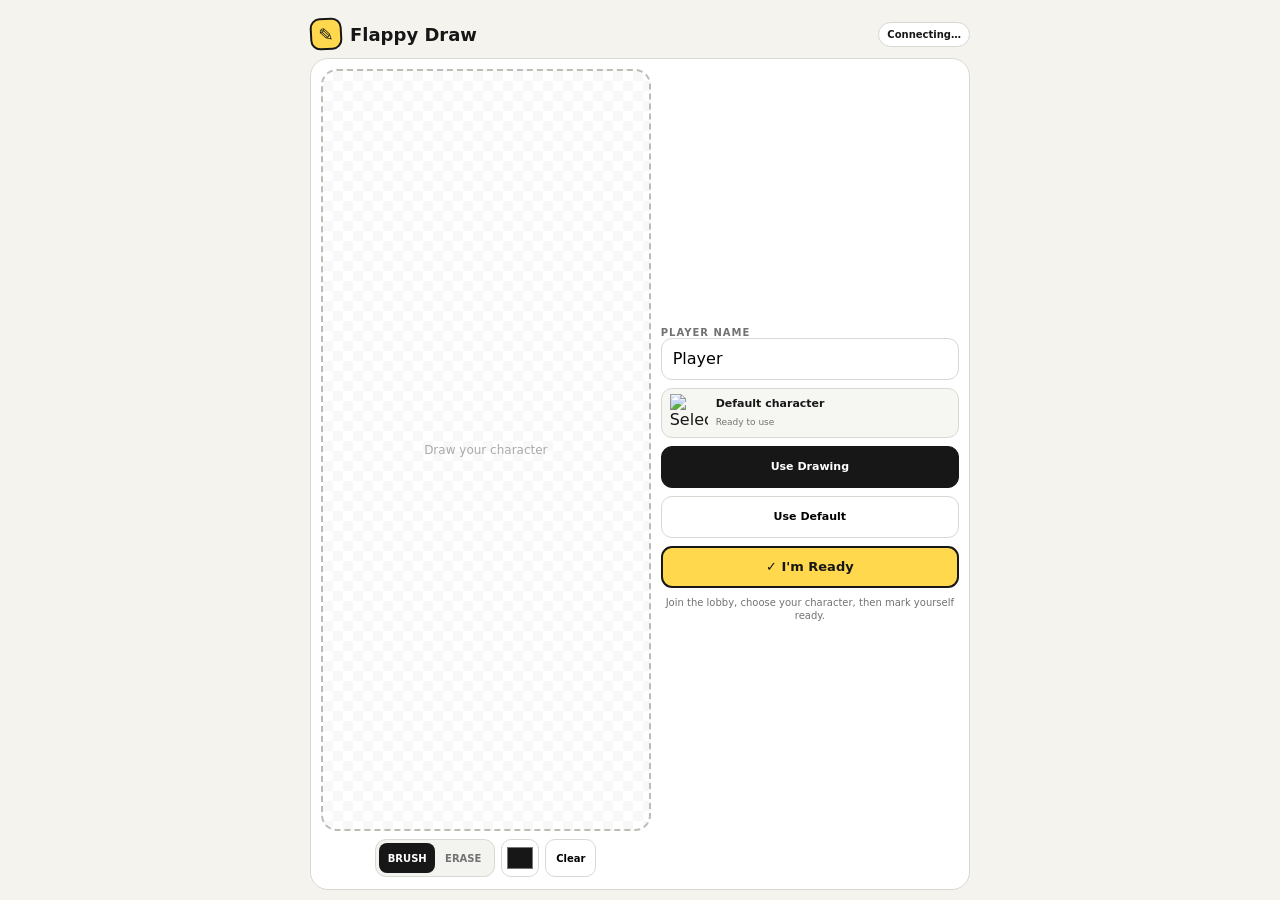
==== flappy-draw/controller.html @ 2cda37e9 "Flappy draw first test." ====
<!DOCTYPE html>
<html lang="en">
<head>
<meta charset="UTF-8">
<meta name="viewport" content="width=device-width,initial-scale=1,maximum-scale=1,user-scalable=no">
<title>Flappy Draw Controller</title>
<script src="https://www.airconsole.com/api/airconsole-1.11.0.js"></script>
<style>
*{box-sizing:border-box;margin:0;padding:0;-webkit-tap-highlight-color:transparent}
:root{--bg:#f4f3ee;--card:#fff;--text:#171717;--muted:#727272;--border:#d9d8d2;--yellow:#ffd84d;--green:#84d7a2;--red:#ff7c73}
html,body{width:100%;height:100%;overflow:hidden}
body{font-family:Inter,system-ui,-apple-system,BlinkMacSystemFont,"Segoe UI",sans-serif;background:var(--bg);color:var(--text);touch-action:manipulation}
button,input{font:inherit}
button{cursor:pointer}
.app{height:100dvh;display:flex;flex-direction:column;padding:10px;max-width:680px;margin:auto}
.top{height:48px;flex:0 0 48px;display:flex;align-items:center;justify-content:space-between;gap:8px}
.brand{display:flex;align-items:center;gap:8px;font-weight:900;font-size:18px}
.logo{width:32px;height:32px;display:grid;place-items:center;border:2px solid var(--text);border-radius:10px;background:var(--yellow);transform:rotate(-3deg)}
.role{font-size:10px;font-weight:800;padding:6px 8px;border:1px solid var(--border);border-radius:999px;background:white}
.view{display:none;flex:1;min-height:0}
.view.active{display:flex}
.card{background:var(--card);border:1px solid var(--border);border-radius:18px}
.lobby{width:100%;height:100%;display:grid;grid-template-columns:minmax(0,1.05fr) minmax(150px,.95fr);gap:10px;padding:10px}
.drawside{min-height:0;display:flex;flex-direction:column}
.canvas-wrap{position:relative;flex:1;min-height:0;aspect-ratio:1;max-width:100%;margin:auto;border:2px dashed #bdbbb4;border-radius:16px;overflow:hidden;background:
linear-gradient(45deg,#f8f8f8 25%,transparent 25%),
linear-gradient(-45deg,#f8f8f8 25%,transparent 25%),
linear-gradient(45deg,transparent 75%,#f8f8f8 75%),
linear-gradient(-45deg,transparent 75%,#f8f8f8 75%);
background-size:20px 20px;background-position:0 0,0 10px,10px -10px,-10px 0}
#drawCanvas{width:100%;height:100%;display:block;touch-action:none}
.placeholder{position:absolute;inset:0;display:grid;place-items:center;color:#aaa;font-size:12px;pointer-events:none}
.placeholder.hidden{display:none}
.tools{height:48px;flex:0 0 48px;display:flex;align-items:center;justify-content:center;gap:6px;padding-top:6px}
.toggle{position:relative;width:120px;height:38px;border:1px solid var(--border);border-radius:11px;background:#f3f3ef;display:flex;padding:3px}
.toggle i{position:absolute;left:3px;top:3px;width:calc(50% - 3px);height:30px;border-radius:8px;background:var(--text);transition:transform .18s}
.toggle.erase i{transform:translateX(100%)}
.toggle button{position:relative;z-index:2;flex:1;border:0;background:transparent;font-size:10px;font-weight:800;color:var(--muted)}
.toggle button.active{color:#fff}
input[type=color]{width:38px;height:38px;border:1px solid var(--border);border-radius:10px;padding:3px;background:#fff}
.small{height:38px;border:1px solid var(--border);background:white;border-radius:10px;padding:0 10px;font-size:10px;font-weight:800}
.options{min-height:0;display:flex;flex-direction:column;justify-content:center;gap:8px}
.label{font-size:10px;font-weight:900;text-transform:uppercase;letter-spacing:1px;color:var(--muted)}
.name{width:100%;height:42px;border:1px solid var(--border);border-radius:11px;padding:0 11px;font-size:16px;outline:none}
.name:focus{border-color:var(--text)}
.action{width:100%;min-height:42px;border:1px solid var(--border);border-radius:11px;background:#fff;font-size:11px;font-weight:850}
.action.primary{background:var(--text);color:#fff;border-color:var(--text)}
.action.ready{background:var(--yellow);color:var(--text);border:2px solid var(--text);font-size:13px}
.action.start{background:var(--green);border:2px solid var(--text);font-size:13px}
.action:disabled{opacity:.42;cursor:not-allowed}
.preview{height:50px;display:flex;align-items:center;gap:8px;padding:6px 8px;background:#f6f6f2;border-radius:11px;border:1px solid var(--border)}
.preview img{width:38px;height:38px;object-fit:contain}
.preview strong{font-size:11px;display:block}
.preview span{font-size:9px;color:var(--muted)}
.status{font-size:10px;line-height:1.3;color:var(--muted);text-align:center;min-height:26px;display:grid;place-items:center}
.wait-wrap,.result-wrap,.game-wrap{width:100%;height:100%;display:flex;align-items:center;justify-content:center}
.wait-card,.result-card{width:min(100%,520px);max-height:100%;padding:18px;text-align:center}
.wait-char{width:100px;height:100px;margin:12px auto;background:#f5f5f1;border-radius:18px;display:grid;place-items:center;padding:12px}
.wait-char img{max-width:100%;max-height:100%}
.wait-card h2,.result-card h2{font-size:24px;letter-spacing:-.8px}
.wait-card p,.result-card p{font-size:11px;color:var(--muted);margin-top:6px}
.admin-start{margin-top:14px}
.game-wrap{padding:4px}
.flap{width:100%;height:100%;border:3px solid var(--text);border-radius:24px;background:var(--yellow);display:flex;align-items:center;justify-content:center;flex-direction:column;gap:6px;user-select:none}
.flap:active{transform:scale(.985)}
.flap .icon{font-size:56px;line-height:1}
.flap strong{font-size:30px;letter-spacing:-1px}
.flap span{font-size:11px;color:#4b4b4b}
.out{background:#e8e8e4;color:#777;border-color:#aaa}
.result-top{display:grid;grid-template-columns:85px 1fr;gap:12px;align-items:center;text-align:left}
.result-avatar{width:85px;height:85px;background:#f5f5f1;border-radius:16px;display:grid;place-items:center;padding:10px}
.result-avatar img{max-width:100%;max-height:100%}
.place{font-size:42px;font-weight:950;line-height:1;letter-spacing:-2px}
.scoreline{font-size:12px;color:var(--muted);margin-top:4px}
.compare{margin-top:12px;max-height:190px;overflow:auto;text-align:left;border-top:1px solid #eee}
.row{display:grid;grid-template-columns:26px 34px 1fr auto;gap:7px;align-items:center;padding:7px 0;border-bottom:1px solid #eee}
.row img{width:32px;height:32px;object-fit:contain;background:#f6f6f2;border-radius:8px;padding:3px}
.row strong{font-size:11px}
.row small{display:block;font-size:9px;color:var(--muted)}
.row b{font-size:13px}
.admin-actions{display:grid;grid-template-columns:1fr 1fr;gap:8px;margin-top:12px}
@media(max-width:520px){
  .app{padding:7px}
  .top{height:42px;flex-basis:42px}
  .lobby{padding:8px;gap:8px}
  .options{gap:6px}
  .preview{display:none}
  .action{min-height:38px}
  .name{height:38px}
}
@media(max-width:390px){
  .lobby{grid-template-columns:1fr;grid-template-rows:minmax(0,1fr) auto}
  .options{display:grid;grid-template-columns:1fr 1fr;gap:6px}
  .options .full{grid-column:1/-1}
  .status,.preview{display:none}
  .canvas-wrap{max-height:42vh}
}
</style>
</head>
<body>
<div class="app">
  <header class="top">
    <div class="brand"><div class="logo">✎</div><span>Flappy Draw</span></div>
    <div id="roleBadge" class="role">Connecting…</div>
  </header>

  <section id="lobbyView" class="view active">
    <div class="card lobby">
      <div class="drawside">
        <div class="canvas-wrap">
          <canvas id="drawCanvas" width="360" height="360"></canvas>
          <div id="placeholder" class="placeholder">Draw your character</div>
        </div>
        <div class="tools">
          <div id="modeToggle" class="toggle">
            <i></i>
            <button id="brushBtn" type="button" class="active">BRUSH</button>
            <button id="eraseBtn" type="button">ERASE</button>
          </div>
          <input id="color" type="color" value="#171717" aria-label="Color">
          <button id="clearBtn" type="button" class="small">Clear</button>
        </div>
      </div>

      <div class="options">
        <div class="full">
          <div class="label">Player name</div>
          <input id="playerName" class="name" maxlength="18" value="Player">
        </div>

        <div class="preview full">
          <img id="selectedPreview" alt="Selected character">
          <div><strong id="selectedTitle">Default character</strong><span id="selectedStatus">Ready to use</span></div>
        </div>

        <button id="useDrawingBtn" class="action primary" type="button">Use Drawing</button>
        <button id="defaultBtn" class="action" type="button">Use Default</button>
        <button id="readyBtn" class="action ready full" type="button">✓ I'm Ready</button>
        <div id="lobbyStatus" class="status full">Join the lobby, choose your character, then mark yourself ready.</div>
      </div>
    </div>
  </section>

  <section id="waitView" class="view">
    <div class="wait-wrap">
      <div class="card wait-card">
        <div class="label">Lobby</div>
        <div class="wait-char"><img id="waitChar" alt="Your character"></div>
        <h2 id="waitName">Player</h2>
        <p id="waitText">You're ready. Waiting for the admin.</p>
        <button id="startBtn" class="action start admin-start" type="button" hidden>Start Game</button>
        <button id="editBtn" class="action admin-start" type="button">Edit Character</button>
      </div>
    </div>
  </section>

  <section id="gameView" class="view">
    <div class="game-wrap">
      <button id="flapBtn" class="flap" type="button">
        <span class="icon">↑</span>
        <strong>TAP TO FLAP</strong>
        <span id="gameHint">Keep flying!</span>
      </button>
    </div>
  </section>

  <section id="resultView" class="view">
    <div class="result-wrap">
      <div class="card result-card">
        <div class="result-top">
          <div class="result-avatar"><img id="resultChar" alt="Your character"></div>
          <div>
            <div class="label">Final result</div>
            <div id="resultPlace" class="place">#1</div>
            <div id="resultScore" class="scoreline">Score 0</div>
          </div>
        </div>
        <div id="comparison" class="compare"></div>
        <div id="adminActions" class="admin-actions" hidden>
          <button id="restartBtn" class="action start" type="button">Restart Same Chars</button>
          <button id="lobbyBtn" class="action" type="button">Back to Lobby</button>
        </div>
        <p id="resultWait">Waiting for the admin…</p>
      </div>
    </div>
  </section>
</div>

<script>
(() => {
  "use strict";

  const airconsole = new AirConsole();

  const views = {
    lobby: document.getElementById("lobbyView"),
    wait: document.getElementById("waitView"),
    game: document.getElementById("gameView"),
    result: document.getElementById("resultView")
  };

  const roleBadge = document.getElementById("roleBadge");
  const drawCanvas = document.getElementById("drawCanvas");
  const ctx = drawCanvas.getContext("2d", {willReadFrequently:true});
  const placeholder = document.getElementById("placeholder");
  const modeToggle = document.getElementById("modeToggle");
  const brushBtn = document.getElementById("brushBtn");
  const eraseBtn = document.getElementById("eraseBtn");
  const color = document.getElementById("color");
  const clearBtn = document.getElementById("clearBtn");
  const playerName = document.getElementById("playerName");
  const selectedPreview = document.getElementById("selectedPreview");
  const selectedTitle = document.getElementById("selectedTitle");
  const selectedStatus = document.getElementById("selectedStatus");
  const useDrawingBtn = document.getElementById("useDrawingBtn");
  const defaultBtn = document.getElementById("defaultBtn");
  const readyBtn = document.getElementById("readyBtn");
  const lobbyStatus = document.getElementById("lobbyStatus");
  const waitChar = document.getElementById("waitChar");
  const waitName = document.getElementById("waitName");
  const waitText = document.getElementById("waitText");
  const startBtn = document.getElementById("startBtn");
  const editBtn = document.getElementById("editBtn");
  const flapBtn = document.getElementById("flapBtn");
  const gameHint = document.getElementById("gameHint");
  const resultChar = document.getElementById("resultChar");
  const resultPlace = document.getElementById("resultPlace");
  const resultScore = document.getElementById("resultScore");
  const comparison = document.getElementById("comparison");
  const adminActions = document.getElementById("adminActions");
  const restartBtn = document.getElementById("restartBtn");
  const lobbyBtn = document.getElementById("lobbyBtn");
  const resultWait = document.getElementById("resultWait");

  let isAdmin = false;
  let allReady = false;
  let drawing = false;
  let hasDrawing = false;
  let tool = "brush";
  let lastX = 0;
  let lastY = 0;
  let ready = false;
  let selectedCharacter = null;
  let lastFlapAt = 0;

  function showView(name) {
    Object.entries(views).forEach(([key, el]) => el.classList.toggle("active", key === name));
  }

  function send(data) {
    airconsole.message(AirConsole.SCREEN, data);
  }

  function makeDefaultCharacter() {
    const c = document.createElement("canvas");
    c.width = 110; c.height = 90;
    const g = c.getContext("2d");
    g.lineWidth = 5; g.strokeStyle = "#171717"; g.lineJoin = "round";
    g.fillStyle = "#ffd84d";
    g.beginPath(); g.ellipse(52,48,36,28,0,0,Math.PI*2); g.fill(); g.stroke();
    g.fillStyle = "#fff";
    g.beginPath(); g.ellipse(42,54,17,12,-.2,0,Math.PI*2); g.fill(); g.stroke();
    g.beginPath(); g.arc(73,36,9,0,Math.PI*2); g.fill(); g.stroke();
    g.fillStyle = "#171717"; g.beginPath(); g.arc(76,36,3,0,Math.PI*2); g.fill();
    g.fillStyle = "#ff8a70";
    g.beginPath(); g.moveTo(89,46); g.lineTo(108,52); g.lineTo(89,59); g.closePath(); g.fill(); g.stroke();
    const bounds = visibleBounds(c);
    return {
      kind:"default",
      image:c.toDataURL("image/png"),
      hitbox:{
        left:bounds.x/c.width, top:bounds.y/c.height,
        right:(bounds.x+bounds.width)/c.width, bottom:(bounds.y+bounds.height)/c.height
      }
    };
  }

  function visibleBounds(canvas) {
    const g = canvas.getContext("2d",{willReadFrequently:true});
    const w = canvas.width, h = canvas.height;
    const data = g.getImageData(0,0,w,h).data;
    let minX=w,minY=h,maxX=-1,maxY=-1;
    for(let y=0;y<h;y++){
      for(let x=0;x<w;x++){
        if(data[(y*w+x)*4+3] > 20){
          if(x<minX)minX=x;if(y<minY)minY=y;if(x>maxX)maxX=x;if(y>maxY)maxY=y;
        }
      }
    }
    if(maxX<minX) return null;
    return {x:minX,y:minY,width:maxX-minX+1,height:maxY-minY+1};
  }

  function drawingCharacter() {
    const bounds = visibleBounds(drawCanvas);
    if(!bounds) return null;

    const pad = 5;
    const maxSide = 96;
    const sourceW = bounds.width + pad*2;
    const sourceH = bounds.height + pad*2;
    const scale = Math.min(1, maxSide / Math.max(sourceW,sourceH));
    const c = document.createElement("canvas");
    c.width = Math.max(12, Math.round(sourceW*scale));
    c.height = Math.max(12, Math.round(sourceH*scale));
    const g = c.getContext("2d");
    g.drawImage(drawCanvas,
      bounds.x-pad, bounds.y-pad, sourceW, sourceH,
      0,0,c.width,c.height
    );
    const finalBounds = visibleBounds(c);
    return {
      kind:"custom",
      image:c.toDataURL("image/png"),
      hitbox:{
        left:finalBounds.x/c.width, top:finalBounds.y/c.height,
        right:(finalBounds.x+finalBounds.width)/c.width,
        bottom:(finalBounds.y+finalBounds.height)/c.height
      }
    };
  }

  function chooseCharacter(character, title) {
    selectedCharacter = character;
    selectedPreview.src = character.image;
    selectedTitle.textContent = title;
    selectedStatus.textContent = character.kind === "default" ? "Ready to use" : "Custom hitbox detected";
  }

  function canvasPoint(e){
    const r=drawCanvas.getBoundingClientRect();
    return {x:(e.clientX-r.left)*drawCanvas.width/r.width,y:(e.clientY-r.top)*drawCanvas.height/r.height};
  }
  function startDraw(e){
    e.preventDefault(); drawing=true; hasDrawing=true; placeholder.classList.add("hidden");
    const p=canvasPoint(e); lastX=p.x;lastY=p.y;
    ctx.globalCompositeOperation=tool==="eraser"?"destination-out":"source-over";
    ctx.fillStyle=tool==="eraser"?"#000":color.value;
    ctx.beginPath();ctx.arc(p.x,p.y,6,0,Math.PI*2);ctx.fill();
  }
  function moveDraw(e){
    if(!drawing)return;e.preventDefault();const p=canvasPoint(e);
    ctx.lineWidth=12;ctx.lineCap="round";ctx.lineJoin="round";
    ctx.globalCompositeOperation=tool==="eraser"?"destination-out":"source-over";
    ctx.strokeStyle=tool==="eraser"?"#000":color.value;
    ctx.beginPath();ctx.moveTo(lastX,lastY);ctx.lineTo(p.x,p.y);ctx.stroke();
    lastX=p.x;lastY=p.y;
  }
  function stopDraw(){drawing=false}
  drawCanvas.addEventListener("pointerdown",startDraw);
  drawCanvas.addEventListener("pointermove",moveDraw);
  window.addEventListener("pointerup",stopDraw);

  function setTool(value){
    tool=value;const erase=value==="eraser";
    modeToggle.classList.toggle("erase",erase);
    brushBtn.classList.toggle("active",!erase);
    eraseBtn.classList.toggle("active",erase);
  }
  brushBtn.addEventListener("click",()=>setTool("brush"));
  eraseBtn.addEventListener("click",()=>setTool("eraser"));

  clearBtn.addEventListener("click",()=>{
    ctx.clearRect(0,0,drawCanvas.width,drawCanvas.height);
    hasDrawing=false;placeholder.classList.remove("hidden");
  });

  useDrawingBtn.addEventListener("click",()=>{
    const character=drawingCharacter();
    if(!character){lobbyStatus.textContent="Draw something first.";return}
    chooseCharacter(character,"Your drawing");
    lobbyStatus.textContent="Drawing selected.";
  });

  defaultBtn.addEventListener("click",()=>{
    chooseCharacter(makeDefaultCharacter(),"Default character");
    lobbyStatus.textContent="Default character selected.";
  });

  readyBtn.addEventListener("click",()=>{
    if(!selectedCharacter) chooseCharacter(makeDefaultCharacter(),"Default character");
    const name=(playerName.value.trim()||"Player").slice(0,18);
    ready=true;
    send({type:"player_ready",name,character:selectedCharacter});
    waitChar.src=selectedCharacter.image;waitName.textContent=name;
    waitText.textContent=isAdmin?"You're ready. Start when everyone is ready.":"You're ready. Waiting for the admin.";
    startBtn.hidden=!isAdmin;
    startBtn.disabled=!allReady;
    showView("wait");
  });

  editBtn.addEventListener("click",()=>{
    ready=false;
    send({type:"player_unready"});
    showView("lobby");
  });

  startBtn.addEventListener("click",()=>{
    if(isAdmin && allReady) send({type:"admin_start"});
  });

  function flap(){
    const now=Date.now();
    if(now-lastFlapAt<55)return;
    lastFlapAt=now;
    send({type:"flap"});
  }
  flapBtn.addEventListener("pointerdown",e=>{e.preventDefault();flap()});

  restartBtn.addEventListener("click",()=>{if(isAdmin)send({type:"admin_restart"})});
  lobbyBtn.addEventListener("click",()=>{if(isAdmin)send({type:"admin_lobby"})});

  function renderResults(data){
    const me=data.results.find(r=>r.deviceId===data.yourDeviceId);
    if(!me)return;
    resultChar.src=me.character;
    resultPlace.textContent="#"+me.position;
    resultScore.textContent="Score "+me.score;
    comparison.innerHTML="";
    data.results.forEach(r=>{
      const row=document.createElement("div");row.className="row";
      const pos=document.createElement("b");pos.textContent="#"+r.position;
      const img=document.createElement("img");img.src=r.character;
      const who=document.createElement("div");
      const strong=document.createElement("strong");strong.textContent=r.name+(r.deviceId===data.yourDeviceId?" · You":"");
      const small=document.createElement("small");small.textContent=r.eliminated?"Eliminated":"Winner";
      who.append(strong,small);
      const score=document.createElement("b");score.textContent=r.score;
      row.append(pos,img,who,score);comparison.appendChild(row);
    });
    adminActions.hidden=!isAdmin;
    resultWait.hidden=isAdmin;
    showView("result");
  }

  airconsole.onReady = function(){
    chooseCharacter(makeDefaultCharacter(),"Default character");
    send({type:"hello"});
  };

  airconsole.onMessage = function(from,data){
    if(from!==AirConsole.SCREEN || !data || typeof data!=="object") return;

    if(data.type==="role"){
      isAdmin=!!data.isAdmin;
      roleBadge.textContent=isAdmin?"ADMIN":"PLAYER";
      startBtn.hidden=!isAdmin;
      adminActions.hidden=!isAdmin;
    }

    if(data.type==="lobby_state"){
      allReady=!!data.allReady;
      startBtn.disabled=!allReady;
      if(isAdmin && ready){
        waitText.textContent=allReady?"Everyone is ready. You can start!":"Waiting for every player to be ready.";
      }
    }

    if(data.type==="round_countdown"){
      gameHint.textContent="Starting in "+data.value+"…";
      flapBtn.classList.remove("out");
      flapBtn.disabled=false;
      showView("game");
    }

    if(data.type==="round_start"){
      gameHint.textContent="Keep flying!";
      flapBtn.classList.remove("out");
      flapBtn.disabled=false;
      showView("game");
    }

    if(data.type==="player_out"){
      flapBtn.disabled=true;
      flapBtn.classList.add("out");
      flapBtn.querySelector("strong").textContent="YOU'RE OUT";
      gameHint.textContent="Watch the others finish.";
    }

    if(data.type==="results"){
      flapBtn.querySelector("strong").textContent="TAP TO FLAP";
      renderResults(data);
    }

    if(data.type==="return_lobby"){
      ready=false;
      roleBadge.textContent=isAdmin?"ADMIN":"PLAYER";
      lobbyStatus.textContent="Make changes, then mark yourself ready.";
      showView("lobby");
    }

    if(data.type==="restart_round"){
      flapBtn.querySelector("strong").textContent="TAP TO FLAP";
      flapBtn.disabled=false;
      flapBtn.classList.remove("out");
      showView("game");
    }

    if(data.type==="late_join"){
      roleBadge.textContent="WAITING";
      lobbyStatus.textContent="A game is already in progress. You'll join the next lobby.";
      readyBtn.disabled=true;
    }

    if(data.type==="late_join_lobby"){
      readyBtn.disabled=false;
      lobbyStatus.textContent="The lobby is open. Choose your character and get ready.";
      showView("lobby");
    }
  };
})();
</script>
</body>
</html>
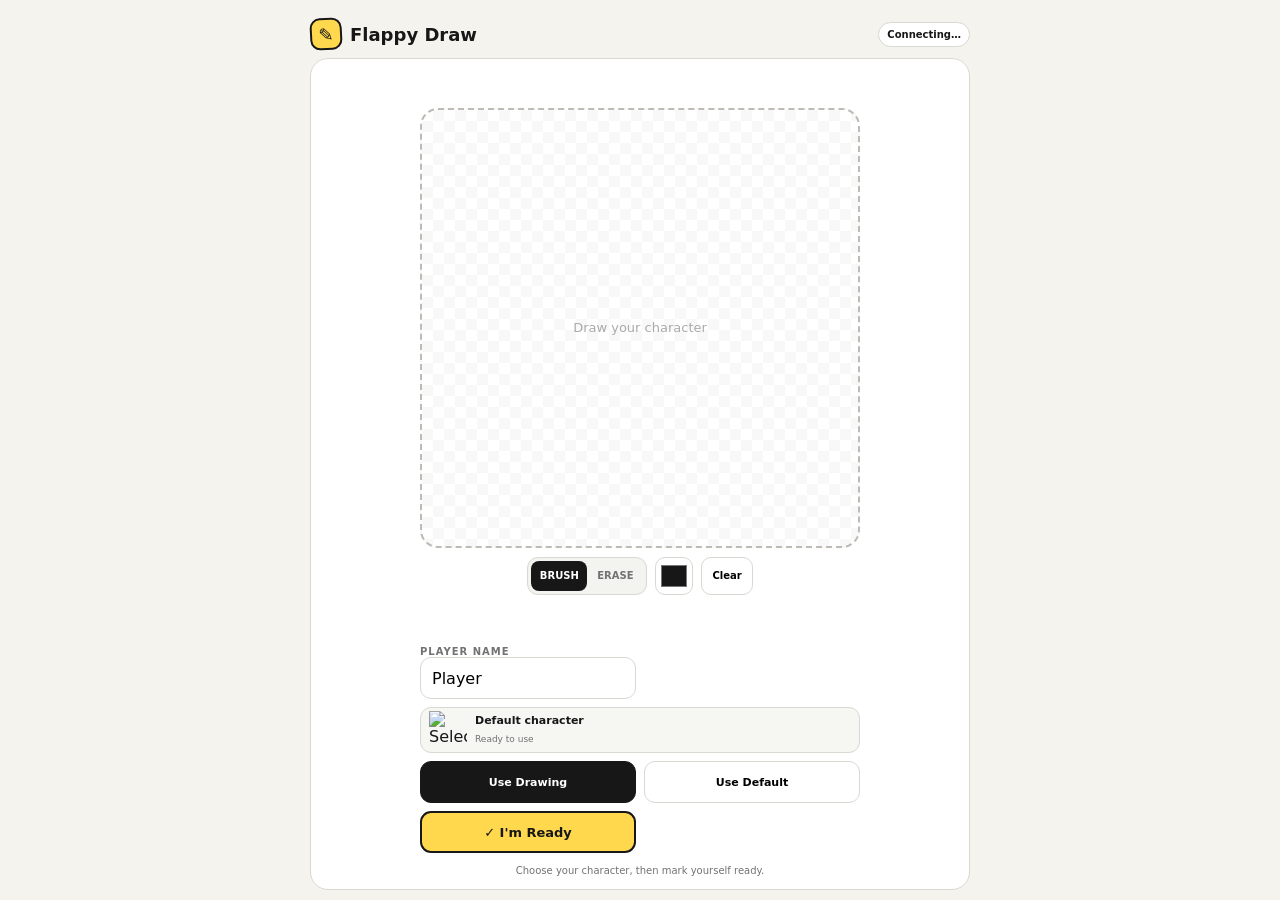
==== commit 1d757c21: "Fix controller code." ====
--- a/flappy-draw/controller.html
+++ b/flappy-draw/controller.html
@@ -20,18 +20,18 @@
 .view{display:none;flex:1;min-height:0}
 .view.active{display:flex}
 .card{background:var(--card);border:1px solid var(--border);border-radius:18px}
-.lobby{width:100%;height:100%;display:grid;grid-template-columns:minmax(0,1.05fr) minmax(150px,.95fr);gap:10px;padding:10px}
-.drawside{min-height:0;display:flex;flex-direction:column}
-.canvas-wrap{position:relative;flex:1;min-height:0;aspect-ratio:1;max-width:100%;margin:auto;border:2px dashed #bdbbb4;border-radius:16px;overflow:hidden;background:
+.lobby{width:100%;height:100%;padding:8px;display:flex;flex-direction:column;align-items:center;justify-content:center;gap:10px;overflow:hidden}
+.drawside{width:100%;flex:1;min-height:0;display:flex;flex-direction:column;align-items:center;justify-content:center}
+.canvas-wrap{position:relative;width:min(88vw,440px);height:min(58vh,440px);aspect-ratio:1/1;flex:0 1 auto;border:2px dashed #bdbbb4;border-radius:18px;overflow:hidden;background:
 linear-gradient(45deg,#f8f8f8 25%,transparent 25%),
 linear-gradient(-45deg,#f8f8f8 25%,transparent 25%),
 linear-gradient(45deg,transparent 75%,#f8f8f8 75%),
 linear-gradient(-45deg,transparent 75%,#f8f8f8 75%);
-background-size:20px 20px;background-position:0 0,0 10px,10px -10px,-10px 0}
+background-size:22px 22px;background-position:0 0,0 11px,11px -11px,-11px 0}
 #drawCanvas{width:100%;height:100%;display:block;touch-action:none}
-.placeholder{position:absolute;inset:0;display:grid;place-items:center;color:#aaa;font-size:12px;pointer-events:none}
+.placeholder{position:absolute;inset:0;display:grid;place-items:center;color:#aaa;font-size:13px;pointer-events:none}
 .placeholder.hidden{display:none}
-.tools{height:48px;flex:0 0 48px;display:flex;align-items:center;justify-content:center;gap:6px;padding-top:6px}
+.tools{width:min(88vw,440px);height:48px;flex:0 0 48px;display:flex;align-items:center;justify-content:center;gap:8px;padding-top:8px}
 .toggle{position:relative;width:120px;height:38px;border:1px solid var(--border);border-radius:11px;background:#f3f3ef;display:flex;padding:3px}
 .toggle i{position:absolute;left:3px;top:3px;width:calc(50% - 3px);height:30px;border-radius:8px;background:var(--text);transition:transform .18s}
 .toggle.erase i{transform:translateX(100%)}
@@ -39,7 +39,7 @@
 .toggle button.active{color:#fff}
 input[type=color]{width:38px;height:38px;border:1px solid var(--border);border-radius:10px;padding:3px;background:#fff}
 .small{height:38px;border:1px solid var(--border);background:white;border-radius:10px;padding:0 10px;font-size:10px;font-weight:800}
-.options{min-height:0;display:flex;flex-direction:column;justify-content:center;gap:8px}
+.options{width:min(88vw,440px);flex:0 0 auto;display:grid;grid-template-columns:1fr 1fr;gap:8px;align-items:center}
 .label{font-size:10px;font-weight:900;text-transform:uppercase;letter-spacing:1px;color:var(--muted)}
 .name{width:100%;height:42px;border:1px solid var(--border);border-radius:11px;padding:0 11px;font-size:16px;outline:none}
 .name:focus{border-color:var(--text)}
@@ -48,11 +48,11 @@
 .action.ready{background:var(--yellow);color:var(--text);border:2px solid var(--text);font-size:13px}
 .action.start{background:var(--green);border:2px solid var(--text);font-size:13px}
 .action:disabled{opacity:.42;cursor:not-allowed}
-.preview{height:50px;display:flex;align-items:center;gap:8px;padding:6px 8px;background:#f6f6f2;border-radius:11px;border:1px solid var(--border)}
+.preview{grid-column:1/-1;height:46px;display:flex;align-items:center;gap:8px;padding:5px 8px;background:#f6f6f2;border-radius:11px;border:1px solid var(--border)}
 .preview img{width:38px;height:38px;object-fit:contain}
 .preview strong{font-size:11px;display:block}
 .preview span{font-size:9px;color:var(--muted)}
-.status{font-size:10px;line-height:1.3;color:var(--muted);text-align:center;min-height:26px;display:grid;place-items:center}
+.status{grid-column:1/-1;font-size:10px;line-height:1.25;color:var(--muted);text-align:center;min-height:20px;display:grid;place-items:center}
 .wait-wrap,.result-wrap,.game-wrap{width:100%;height:100%;display:flex;align-items:center;justify-content:center}
 .wait-card,.result-card{width:min(100%,520px);max-height:100%;padding:18px;text-align:center}
 .wait-char{width:100px;height:100px;margin:12px auto;background:#f5f5f1;border-radius:18px;display:grid;place-items:center;padding:12px}
@@ -80,20 +80,29 @@
 .row b{font-size:13px}
 .admin-actions{display:grid;grid-template-columns:1fr 1fr;gap:8px;margin-top:12px}
 @media(max-width:520px){
-  .app{padding:7px}
-  .top{height:42px;flex-basis:42px}
-  .lobby{padding:8px;gap:8px}
+  .app{padding:6px}
+  .top{height:40px;flex-basis:40px}
+  .lobby{padding:6px;gap:6px}
+  .canvas-wrap{width:min(92vw,430px);height:min(60vh,430px)}
+  .tools,.options{width:min(92vw,430px)}
   .options{gap:6px}
   .preview{display:none}
+  .status{display:none}
   .action{min-height:38px}
   .name{height:38px}
 }
 @media(max-width:390px){
-  .lobby{grid-template-columns:1fr;grid-template-rows:minmax(0,1fr) auto}
-  .options{display:grid;grid-template-columns:1fr 1fr;gap:6px}
+  .canvas-wrap{height:min(57vh,390px)}
+  .tools{height:44px;flex-basis:44px;padding-top:6px}
+  .options{grid-template-columns:1fr 1fr}
   .options .full{grid-column:1/-1}
-  .status,.preview{display:none}
-  .canvas-wrap{max-height:42vh}
+}
+@media(max-height:620px){
+  .canvas-wrap{height:min(52vh,360px);width:min(78vw,360px)}
+  .tools,.options{width:min(78vw,360px)}
+  .preview,.status{display:none}
+  .action{min-height:36px}
+  .name{height:36px}
 }
 </style>
 </head>
@@ -108,7 +117,7 @@
     <div class="card lobby">
       <div class="drawside">
         <div class="canvas-wrap">
-          <canvas id="drawCanvas" width="360" height="360"></canvas>
+          <canvas id="drawCanvas" width="420" height="420"></canvas>
           <div id="placeholder" class="placeholder">Draw your character</div>
         </div>
         <div class="tools">
@@ -136,7 +145,7 @@
         <button id="useDrawingBtn" class="action primary" type="button">Use Drawing</button>
         <button id="defaultBtn" class="action" type="button">Use Default</button>
         <button id="readyBtn" class="action ready full" type="button">✓ I'm Ready</button>
-        <div id="lobbyStatus" class="status full">Join the lobby, choose your character, then mark yourself ready.</div>
+        <div id="lobbyStatus" class="status full">Choose your character, then mark yourself ready.</div>
       </div>
     </div>
   </section>
@@ -336,11 +345,11 @@
     const p=canvasPoint(e); lastX=p.x;lastY=p.y;
     ctx.globalCompositeOperation=tool==="eraser"?"destination-out":"source-over";
     ctx.fillStyle=tool==="eraser"?"#000":color.value;
-    ctx.beginPath();ctx.arc(p.x,p.y,6,0,Math.PI*2);ctx.fill();
+    ctx.beginPath();ctx.arc(p.x,p.y,8,0,Math.PI*2);ctx.fill();
   }
   function moveDraw(e){
     if(!drawing)return;e.preventDefault();const p=canvasPoint(e);
-    ctx.lineWidth=12;ctx.lineCap="round";ctx.lineJoin="round";
+    ctx.lineWidth=16;ctx.lineCap="round";ctx.lineJoin="round";
     ctx.globalCompositeOperation=tool==="eraser"?"destination-out":"source-over";
     ctx.strokeStyle=tool==="eraser"?"#000":color.value;
     ctx.beginPath();ctx.moveTo(lastX,lastY);ctx.lineTo(p.x,p.y);ctx.stroke();
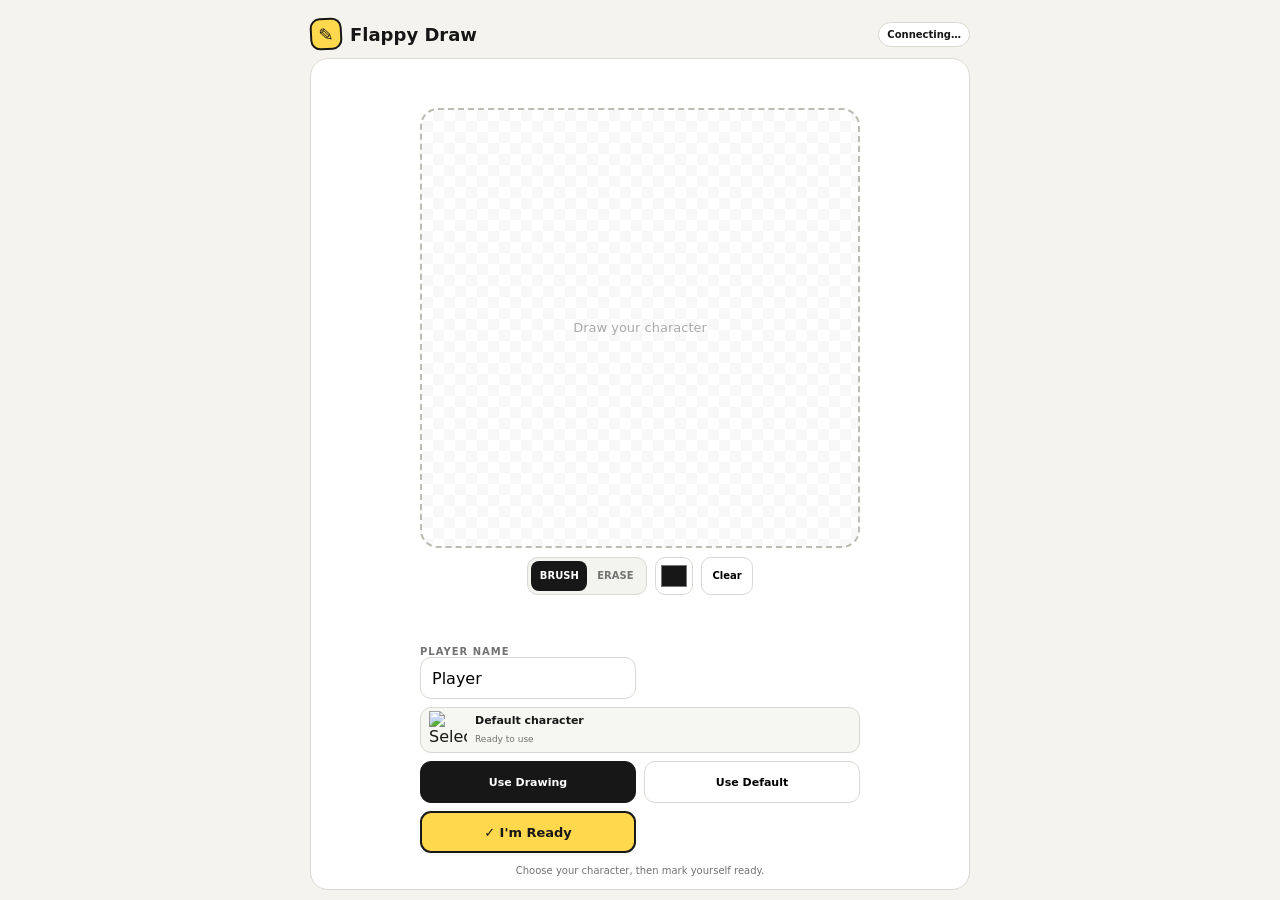
==== commit 0760576f: "Include sound" ====
--- a/flappy-draw/controller.html
+++ b/flappy-draw/controller.html
@@ -17,18 +17,24 @@
 .brand{display:flex;align-items:center;gap:8px;font-weight:900;font-size:18px}
 .logo{width:32px;height:32px;display:grid;place-items:center;border:2px solid var(--text);border-radius:10px;background:var(--yellow);transform:rotate(-3deg)}
 .role{font-size:10px;font-weight:800;padding:6px 8px;border:1px solid var(--border);border-radius:999px;background:white}
-.view{display:none;flex:1;min-height:0}
+.view{display:none;flex:1;min-height:0;opacity:0;transform:translateY(8px)}
+.view.active{animation:viewIn .28s cubic-bezier(.2,.8,.2,1) forwards}
+@keyframes viewIn{to{opacity:1;transform:none}}
+@keyframes readyPop{0%{transform:scale(.96)}55%{transform:scale(1.035)}100%{transform:scale(1)}}
+@keyframes flapPulse{0%{transform:scale(1)}45%{transform:scale(.965)}100%{transform:scale(1)}}
+@keyframes resultPop{0%{transform:scale(.9);opacity:0}100%{transform:scale(1);opacity:1}}
 .view.active{display:flex}
 .card{background:var(--card);border:1px solid var(--border);border-radius:18px}
 .lobby{width:100%;height:100%;padding:8px;display:flex;flex-direction:column;align-items:center;justify-content:center;gap:10px;overflow:hidden}
 .drawside{width:100%;flex:1;min-height:0;display:flex;flex-direction:column;align-items:center;justify-content:center}
-.canvas-wrap{position:relative;width:min(88vw,440px);height:min(58vh,440px);aspect-ratio:1/1;flex:0 1 auto;border:2px dashed #bdbbb4;border-radius:18px;overflow:hidden;background:
+.canvas-wrap{position:relative;transition:transform .18s ease,border-color .18s ease;width:min(88vw,440px);height:min(58vh,440px);aspect-ratio:1/1;flex:0 1 auto;border:2px dashed #bdbbb4;border-radius:18px;overflow:hidden;background:
 linear-gradient(45deg,#f8f8f8 25%,transparent 25%),
 linear-gradient(-45deg,#f8f8f8 25%,transparent 25%),
 linear-gradient(45deg,transparent 75%,#f8f8f8 75%),
 linear-gradient(-45deg,transparent 75%,#f8f8f8 75%);
 background-size:22px 22px;background-position:0 0,0 11px,11px -11px,-11px 0}
 #drawCanvas{width:100%;height:100%;display:block;touch-action:none}
+.canvas-wrap:focus-within,.canvas-wrap.drawing-now{border-color:#8f8d86;transform:scale(1.008)}
 .placeholder{position:absolute;inset:0;display:grid;place-items:center;color:#aaa;font-size:13px;pointer-events:none}
 .placeholder.hidden{display:none}
 .tools{width:min(88vw,440px);height:48px;flex:0 0 48px;display:flex;align-items:center;justify-content:center;gap:8px;padding-top:8px}
@@ -45,7 +51,8 @@
 .name:focus{border-color:var(--text)}
 .action{width:100%;min-height:42px;border:1px solid var(--border);border-radius:11px;background:#fff;font-size:11px;font-weight:850}
 .action.primary{background:var(--text);color:#fff;border-color:var(--text)}
-.action.ready{background:var(--yellow);color:var(--text);border:2px solid var(--text);font-size:13px}
+.action.ready{background:var(--yellow);color:var(--text);border:2px solid var(--text);font-size:13px;transition:transform .15s ease,filter .15s ease}
+.action.ready.ready-pop{animation:readyPop .34s ease}
 .action.start{background:var(--green);border:2px solid var(--text);font-size:13px}
 .action:disabled{opacity:.42;cursor:not-allowed}
 .preview{grid-column:1/-1;height:46px;display:flex;align-items:center;gap:8px;padding:5px 8px;background:#f6f6f2;border-radius:11px;border:1px solid var(--border)}
@@ -54,15 +61,16 @@
 .preview span{font-size:9px;color:var(--muted)}
 .status{grid-column:1/-1;font-size:10px;line-height:1.25;color:var(--muted);text-align:center;min-height:20px;display:grid;place-items:center}
 .wait-wrap,.result-wrap,.game-wrap{width:100%;height:100%;display:flex;align-items:center;justify-content:center}
-.wait-card,.result-card{width:min(100%,520px);max-height:100%;padding:18px;text-align:center}
+.wait-card,.result-card{width:min(100%,520px);max-height:100%;padding:18px;text-align:center;animation:resultPop .38s cubic-bezier(.2,.8,.2,1)}
 .wait-char{width:100px;height:100px;margin:12px auto;background:#f5f5f1;border-radius:18px;display:grid;place-items:center;padding:12px}
 .wait-char img{max-width:100%;max-height:100%}
 .wait-card h2,.result-card h2{font-size:24px;letter-spacing:-.8px}
 .wait-card p,.result-card p{font-size:11px;color:var(--muted);margin-top:6px}
 .admin-start{margin-top:14px}
 .game-wrap{padding:4px}
-.flap{width:100%;height:100%;border:3px solid var(--text);border-radius:24px;background:var(--yellow);display:flex;align-items:center;justify-content:center;flex-direction:column;gap:6px;user-select:none}
-.flap:active{transform:scale(.985)}
+.flap{width:100%;height:100%;border:3px solid var(--text);transition:background .2s ease,transform .08s ease;border-radius:24px;background:var(--yellow);display:flex;align-items:center;justify-content:center;flex-direction:column;gap:6px;user-select:none}
+.flap:active{transform:scale(.975)}
+.flap.flap-pulse{animation:flapPulse .16s ease}
 .flap .icon{font-size:56px;line-height:1}
 .flap strong{font-size:30px;letter-spacing:-1px}
 .flap span{font-size:11px;color:#4b4b4b}
@@ -79,6 +87,7 @@
 .row small{display:block;font-size:9px;color:var(--muted)}
 .row b{font-size:13px}
 .admin-actions{display:grid;grid-template-columns:1fr 1fr;gap:8px;margin-top:12px}
+@media(prefers-reduced-motion:reduce){*,*::before,*::after{animation-duration:.001ms!important;animation-iteration-count:1!important;transition-duration:.001ms!important}}
 @media(max-width:520px){
   .app{padding:6px}
   .top{height:40px;flex-basis:40px}
@@ -251,6 +260,39 @@
   let ready = false;
   let selectedCharacter = null;
   let lastFlapAt = 0;
+  let audioCtx = null;
+  let audioUnlocked = false;
+
+  function unlockAudio(){
+    try{
+      if(!audioCtx) audioCtx = new (window.AudioContext || window.webkitAudioContext)();
+      if(audioCtx.state === "suspended") audioCtx.resume();
+      audioUnlocked = true;
+    }catch(e){}
+  }
+
+  function tone(freq=440,duration=.08,type="sine",volume=.045,delay=0){
+    if(!audioUnlocked || !audioCtx) return;
+    const now=audioCtx.currentTime+delay;
+    const osc=audioCtx.createOscillator();
+    const gain=audioCtx.createGain();
+    osc.type=type; osc.frequency.setValueAtTime(freq,now);
+    gain.gain.setValueAtTime(0.0001,now);
+    gain.gain.exponentialRampToValueAtTime(volume,now+.008);
+    gain.gain.exponentialRampToValueAtTime(0.0001,now+duration);
+    osc.connect(gain); gain.connect(audioCtx.destination);
+    osc.start(now); osc.stop(now+duration+.02);
+  }
+
+  function sfx(name){
+    if(name==="flap"){ tone(520,.07,"square",.028); tone(700,.05,"sine",.018,.035); }
+    if(name==="ready"){ tone(440,.08,"sine",.035); tone(660,.10,"sine",.035,.07); }
+    if(name==="out"){ tone(260,.13,"sawtooth",.025); tone(180,.18,"sine",.03,.08); }
+    if(name==="result"){ tone(523,.10,"sine",.035); tone(659,.10,"sine",.035,.09); tone(784,.16,"sine",.04,.18); }
+  }
+
+  document.addEventListener("pointerdown",unlockAudio,{once:true,capture:true});
+
 
   function showView(name) {
     Object.entries(views).forEach(([key, el]) => el.classList.toggle("active", key === name));
@@ -341,7 +383,7 @@
     return {x:(e.clientX-r.left)*drawCanvas.width/r.width,y:(e.clientY-r.top)*drawCanvas.height/r.height};
   }
   function startDraw(e){
-    e.preventDefault(); drawing=true; hasDrawing=true; placeholder.classList.add("hidden");
+    e.preventDefault(); unlockAudio(); document.querySelector(".canvas-wrap")?.classList.add("drawing-now"); drawing=true; hasDrawing=true; placeholder.classList.add("hidden");
     const p=canvasPoint(e); lastX=p.x;lastY=p.y;
     ctx.globalCompositeOperation=tool==="eraser"?"destination-out":"source-over";
     ctx.fillStyle=tool==="eraser"?"#000":color.value;
@@ -355,7 +397,7 @@
     ctx.beginPath();ctx.moveTo(lastX,lastY);ctx.lineTo(p.x,p.y);ctx.stroke();
     lastX=p.x;lastY=p.y;
   }
-  function stopDraw(){drawing=false}
+  function stopDraw(){drawing=false;document.querySelector(".canvas-wrap")?.classList.remove("drawing-now")}
   drawCanvas.addEventListener("pointerdown",startDraw);
   drawCanvas.addEventListener("pointermove",moveDraw);
   window.addEventListener("pointerup",stopDraw);
@@ -390,6 +432,7 @@
     if(!selectedCharacter) chooseCharacter(makeDefaultCharacter(),"Default character");
     const name=(playerName.value.trim()||"Player").slice(0,18);
     ready=true;
+    sfx("ready"); readyBtn.classList.remove("ready-pop"); void readyBtn.offsetWidth; readyBtn.classList.add("ready-pop");
     send({type:"player_ready",name,character:selectedCharacter});
     waitChar.src=selectedCharacter.image;waitName.textContent=name;
     waitText.textContent=isAdmin?"You're ready. Start when everyone is ready.":"You're ready. Waiting for the admin.";
@@ -412,6 +455,7 @@
     const now=Date.now();
     if(now-lastFlapAt<55)return;
     lastFlapAt=now;
+    sfx("flap"); flapBtn.classList.remove("flap-pulse"); void flapBtn.offsetWidth; flapBtn.classList.add("flap-pulse");
     send({type:"flap"});
   }
   flapBtn.addEventListener("pointerdown",e=>{e.preventDefault();flap()});
@@ -480,6 +524,7 @@
     }
 
     if(data.type==="player_out"){
+      sfx("out");
       flapBtn.disabled=true;
       flapBtn.classList.add("out");
       flapBtn.querySelector("strong").textContent="YOU'RE OUT";
@@ -487,6 +532,7 @@
     }
 
     if(data.type==="results"){
+      sfx("result");
       flapBtn.querySelector("strong").textContent="TAP TO FLAP";
       renderResults(data);
     }
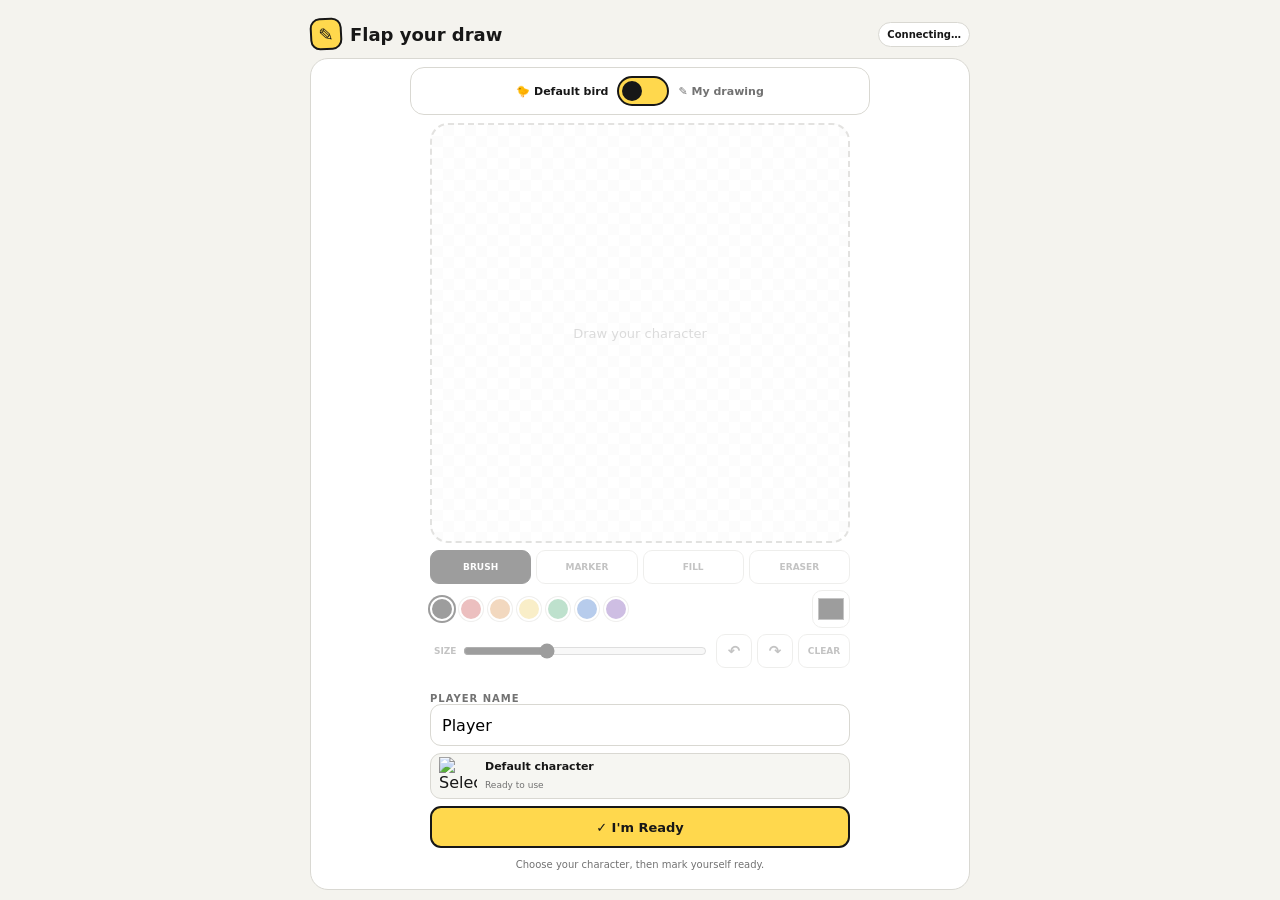
==== commit 8599fca6: "Modification to the flappy draw game." ====
--- a/flappy-draw/controller.html
+++ b/flappy-draw/controller.html
@@ -3,7 +3,7 @@
 <head>
 <meta charset="UTF-8">
 <meta name="viewport" content="width=device-width,initial-scale=1,maximum-scale=1,user-scalable=no">
-<title>Flappy Draw Controller</title>
+<title>Flap your draw — Controller</title>
 <script src="https://www.airconsole.com/api/airconsole-1.11.0.js"></script>
 <style>
 *{box-sizing:border-box;margin:0;padding:0;-webkit-tap-highlight-color:transparent}
@@ -25,9 +25,19 @@
 @keyframes resultPop{0%{transform:scale(.9);opacity:0}100%{transform:scale(1);opacity:1}}
 .view.active{display:flex}
 .card{background:var(--card);border:1px solid var(--border);border-radius:18px}
-.lobby{width:100%;height:100%;padding:8px;display:flex;flex-direction:column;align-items:center;justify-content:center;gap:10px;overflow:hidden}
-.drawside{width:100%;flex:1;min-height:0;display:flex;flex-direction:column;align-items:center;justify-content:center}
-.canvas-wrap{position:relative;transition:transform .18s ease,border-color .18s ease;width:min(88vw,440px);height:min(58vh,440px);aspect-ratio:1/1;flex:0 1 auto;border:2px dashed #bdbbb4;border-radius:18px;overflow:hidden;background:
+.lobby{width:100%;height:100%;padding:8px;display:flex;flex-direction:column;align-items:center;justify-content:flex-start;gap:8px;overflow-x:hidden;overflow-y:auto}
+.character-choice{width:min(92vw,460px);display:flex;align-items:center;justify-content:center;gap:9px;padding:8px 10px;background:#fff;border:1px solid var(--border);border-radius:14px;flex:0 0 auto}
+.character-choice span{font-size:11px;font-weight:850;color:var(--muted);transition:color .18s}
+.character-choice span.active{color:var(--text)}
+.source-switch{position:relative;width:52px;height:30px;display:inline-block;flex:0 0 auto}
+.source-switch input{position:absolute;opacity:0;pointer-events:none}
+.source-switch i{position:absolute;inset:0;border:2px solid var(--text);border-radius:999px;background:var(--yellow);cursor:pointer}
+.source-switch i::after{content:"";position:absolute;width:20px;height:20px;left:3px;top:3px;border-radius:50%;background:var(--text);transition:transform .2s cubic-bezier(.2,.8,.2,1)}
+.source-switch input:checked+i{background:var(--green)}
+.source-switch input:checked+i::after{transform:translateX(22px)}
+.drawside{width:100%;flex:1 0 auto;min-height:0;display:flex;flex-direction:column;align-items:center;justify-content:flex-start;transition:opacity .2s,filter .2s}
+.drawside.inactive{opacity:.42;filter:grayscale(.35);pointer-events:none}
+.canvas-wrap{position:relative;transition:transform .18s ease,border-color .18s ease;width:min(88vw,420px);height:min(48vh,420px);aspect-ratio:1/1;flex:0 1 auto;border:2px dashed #bdbbb4;border-radius:18px;overflow:hidden;background:
 linear-gradient(45deg,#f8f8f8 25%,transparent 25%),
 linear-gradient(-45deg,#f8f8f8 25%,transparent 25%),
 linear-gradient(45deg,transparent 75%,#f8f8f8 75%),
@@ -37,15 +47,21 @@
 .canvas-wrap:focus-within,.canvas-wrap.drawing-now{border-color:#8f8d86;transform:scale(1.008)}
 .placeholder{position:absolute;inset:0;display:grid;place-items:center;color:#aaa;font-size:13px;pointer-events:none}
 .placeholder.hidden{display:none}
-.tools{width:min(88vw,440px);height:48px;flex:0 0 48px;display:flex;align-items:center;justify-content:center;gap:8px;padding-top:8px}
-.toggle{position:relative;width:120px;height:38px;border:1px solid var(--border);border-radius:11px;background:#f3f3ef;display:flex;padding:3px}
-.toggle i{position:absolute;left:3px;top:3px;width:calc(50% - 3px);height:30px;border-radius:8px;background:var(--text);transition:transform .18s}
-.toggle.erase i{transform:translateX(100%)}
-.toggle button{position:relative;z-index:2;flex:1;border:0;background:transparent;font-size:10px;font-weight:800;color:var(--muted)}
-.toggle button.active{color:#fff}
+.tools{width:min(88vw,420px);flex:0 0 auto;display:flex;flex-direction:column;gap:6px;padding-top:7px}
+.tool-row{display:flex;align-items:center;justify-content:center;gap:5px;min-width:0}
+.tool-btn{height:34px;min-width:0;flex:1;border:1px solid var(--border);border-radius:9px;background:#fff;color:var(--muted);font-size:9px;font-weight:900;padding:0 6px}
+.tool-btn.active{background:var(--text);border-color:var(--text);color:#fff}
+.tool-btn:disabled{opacity:.35;cursor:not-allowed}
+.tool-btn.icon{flex:0 0 36px;font-size:15px;padding:0}
+.colors{display:flex;align-items:center;gap:5px;flex:1;min-width:0}
+.swatch{width:24px;height:24px;flex:0 0 24px;border:2px solid #fff;border-radius:50%;box-shadow:0 0 0 1px var(--border);padding:0}
+.swatch.active{box-shadow:0 0 0 2px var(--text)}
+.size-control{display:flex;align-items:center;gap:6px;flex:1;min-width:92px;padding:0 4px}
+.size-control span{font-size:9px;font-weight:900;color:var(--muted)}
+.size-control input{width:100%;accent-color:var(--text)}
 input[type=color]{width:38px;height:38px;border:1px solid var(--border);border-radius:10px;padding:3px;background:#fff}
 .small{height:38px;border:1px solid var(--border);background:white;border-radius:10px;padding:0 10px;font-size:10px;font-weight:800}
-.options{width:min(88vw,440px);flex:0 0 auto;display:grid;grid-template-columns:1fr 1fr;gap:8px;align-items:center}
+.options{width:min(88vw,420px);flex:0 0 auto;display:grid;grid-template-columns:1fr;gap:7px;align-items:center;padding-bottom:6px}
 .label{font-size:10px;font-weight:900;text-transform:uppercase;letter-spacing:1px;color:var(--muted)}
 .name{width:100%;height:42px;border:1px solid var(--border);border-radius:11px;padding:0 11px;font-size:16px;outline:none}
 .name:focus{border-color:var(--text)}
@@ -92,23 +108,22 @@
   .app{padding:6px}
   .top{height:40px;flex-basis:40px}
   .lobby{padding:6px;gap:6px}
-  .canvas-wrap{width:min(92vw,430px);height:min(60vh,430px)}
-  .tools,.options{width:min(92vw,430px)}
+  .canvas-wrap{width:min(92vw,410px);height:min(44vh,410px)}
+  .tools,.options{width:min(92vw,410px)}
   .options{gap:6px}
-  .preview{display:none}
   .status{display:none}
   .action{min-height:38px}
   .name{height:38px}
 }
 @media(max-width:390px){
-  .canvas-wrap{height:min(57vh,390px)}
-  .tools{height:44px;flex-basis:44px;padding-top:6px}
-  .options{grid-template-columns:1fr 1fr}
+  .canvas-wrap{height:min(40vh,360px)}
+  .tools{padding-top:6px}
+  .colors .swatch:nth-of-type(n+6){display:none}
   .options .full{grid-column:1/-1}
 }
 @media(max-height:620px){
-  .canvas-wrap{height:min(52vh,360px);width:min(78vw,360px)}
-  .tools,.options{width:min(78vw,360px)}
+  .canvas-wrap{height:min(36vh,330px);width:min(78vw,330px)}
+  .tools,.options{width:min(88vw,420px)}
   .preview,.status{display:none}
   .action{min-height:36px}
   .name{height:36px}
@@ -118,25 +133,51 @@
 <body>
 <div class="app">
   <header class="top">
-    <div class="brand"><div class="logo">✎</div><span>Flappy Draw</span></div>
+    <div class="brand"><div class="logo">✎</div><span>Flap your draw</span></div>
     <div id="roleBadge" class="role">Connecting…</div>
   </header>
 
   <section id="lobbyView" class="view active">
     <div class="card lobby">
-      <div class="drawside">
+      <div class="character-choice" role="group" aria-label="Character source">
+        <span id="defaultModeLabel" class="active">🐤 Default bird</span>
+        <label class="source-switch" title="Switch character source">
+          <input id="characterToggle" type="checkbox" aria-label="Use my drawing">
+          <i></i>
+        </label>
+        <span id="drawingModeLabel">✎ My drawing</span>
+      </div>
+
+      <div id="drawEditor" class="drawside inactive" aria-disabled="true">
         <div class="canvas-wrap">
           <canvas id="drawCanvas" width="420" height="420"></canvas>
           <div id="placeholder" class="placeholder">Draw your character</div>
         </div>
         <div class="tools">
-          <div id="modeToggle" class="toggle">
-            <i></i>
-            <button id="brushBtn" type="button" class="active">BRUSH</button>
-            <button id="eraseBtn" type="button">ERASE</button>
+          <div class="tool-row" role="toolbar" aria-label="Drawing tools">
+            <button id="brushBtn" type="button" class="tool-btn active">BRUSH</button>
+            <button id="markerBtn" type="button" class="tool-btn">MARKER</button>
+            <button id="fillBtn" type="button" class="tool-btn">FILL</button>
+            <button id="eraseBtn" type="button" class="tool-btn">ERASER</button>
           </div>
-          <input id="color" type="color" value="#171717" aria-label="Color">
-          <button id="clearBtn" type="button" class="small">Clear</button>
+          <div class="tool-row">
+            <div id="colorSwatches" class="colors" aria-label="Quick colors">
+              <button class="swatch active" type="button" data-color="#171717" style="background:#171717" aria-label="Black"></button>
+              <button class="swatch" type="button" data-color="#ff5d5d" style="background:#ff5d5d" aria-label="Red"></button>
+              <button class="swatch" type="button" data-color="#ff9f43" style="background:#ff9f43" aria-label="Orange"></button>
+              <button class="swatch" type="button" data-color="#ffd84d" style="background:#ffd84d" aria-label="Yellow"></button>
+              <button class="swatch" type="button" data-color="#45c67a" style="background:#45c67a" aria-label="Green"></button>
+              <button class="swatch" type="button" data-color="#3d8bfd" style="background:#3d8bfd" aria-label="Blue"></button>
+              <button class="swatch" type="button" data-color="#9b5de5" style="background:#9b5de5" aria-label="Purple"></button>
+            </div>
+            <input id="color" type="color" value="#171717" aria-label="Custom color">
+          </div>
+          <div class="tool-row">
+            <div class="size-control"><span>SIZE</span><input id="brushSize" type="range" min="4" max="40" value="16" aria-label="Brush size"></div>
+            <button id="undoBtn" type="button" class="tool-btn icon" aria-label="Undo" title="Undo">↶</button>
+            <button id="redoBtn" type="button" class="tool-btn icon" aria-label="Redo" title="Redo">↷</button>
+            <button id="clearBtn" type="button" class="tool-btn" style="flex:0 0 52px">CLEAR</button>
+          </div>
         </div>
       </div>
 
@@ -151,8 +192,6 @@
           <div><strong id="selectedTitle">Default character</strong><span id="selectedStatus">Ready to use</span></div>
         </div>
 
-        <button id="useDrawingBtn" class="action primary" type="button">Use Drawing</button>
-        <button id="defaultBtn" class="action" type="button">Use Default</button>
         <button id="readyBtn" class="action ready full" type="button">✓ I'm Ready</button>
         <div id="lobbyStatus" class="status full">Choose your character, then mark yourself ready.</div>
       </div>
@@ -221,17 +260,24 @@
   const drawCanvas = document.getElementById("drawCanvas");
   const ctx = drawCanvas.getContext("2d", {willReadFrequently:true});
   const placeholder = document.getElementById("placeholder");
-  const modeToggle = document.getElementById("modeToggle");
+  const drawEditor = document.getElementById("drawEditor");
+  const characterToggle = document.getElementById("characterToggle");
+  const defaultModeLabel = document.getElementById("defaultModeLabel");
+  const drawingModeLabel = document.getElementById("drawingModeLabel");
   const brushBtn = document.getElementById("brushBtn");
+  const markerBtn = document.getElementById("markerBtn");
+  const fillBtn = document.getElementById("fillBtn");
   const eraseBtn = document.getElementById("eraseBtn");
   const color = document.getElementById("color");
+  const brushSize = document.getElementById("brushSize");
+  const colorSwatches = document.getElementById("colorSwatches");
+  const undoBtn = document.getElementById("undoBtn");
+  const redoBtn = document.getElementById("redoBtn");
   const clearBtn = document.getElementById("clearBtn");
   const playerName = document.getElementById("playerName");
   const selectedPreview = document.getElementById("selectedPreview");
   const selectedTitle = document.getElementById("selectedTitle");
   const selectedStatus = document.getElementById("selectedStatus");
-  const useDrawingBtn = document.getElementById("useDrawingBtn");
-  const defaultBtn = document.getElementById("defaultBtn");
   const readyBtn = document.getElementById("readyBtn");
   const lobbyStatus = document.getElementById("lobbyStatus");
   const waitChar = document.getElementById("waitChar");
@@ -255,8 +301,11 @@
   let drawing = false;
   let hasDrawing = false;
   let tool = "brush";
+  let useCustomDrawing = false;
   let lastX = 0;
   let lastY = 0;
+  let undoStack = [];
+  let redoStack = [];
   let ready = false;
   let selectedCharacter = null;
   let lastFlapAt = 0;
@@ -373,63 +422,147 @@
 
   function chooseCharacter(character, title) {
     selectedCharacter = character;
-    selectedPreview.src = character.image;
+    if(character) selectedPreview.src=character.image; else selectedPreview.removeAttribute("src");
     selectedTitle.textContent = title;
-    selectedStatus.textContent = character.kind === "default" ? "Ready to use" : "Custom hitbox detected";
+    selectedStatus.textContent = !character ? "Draw something to continue" : character.kind === "default" ? "Ready to use" : "Your drawing is ready";
+  }
+
+  function refreshDrawingSelection(){
+    hasDrawing=!!visibleBounds(drawCanvas);
+    placeholder.classList.toggle("hidden",hasDrawing);
+    if(!useCustomDrawing) return;
+    const character=drawingCharacter();
+    chooseCharacter(character,character?"Your drawing":"My drawing");
+  }
+
+  function setCharacterMode(custom){
+    useCustomDrawing=!!custom;
+    characterToggle.checked=useCustomDrawing;
+    drawEditor.classList.toggle("inactive",!useCustomDrawing);
+    drawEditor.setAttribute("aria-disabled",String(!useCustomDrawing));
+    defaultModeLabel.classList.toggle("active",!useCustomDrawing);
+    drawingModeLabel.classList.toggle("active",useCustomDrawing);
+    if(useCustomDrawing){
+      refreshDrawingSelection();
+      lobbyStatus.textContent=hasDrawing?"Your drawing is selected.":"Draw your character, then tap I'm Ready.";
+    }else{
+      chooseCharacter(makeDefaultCharacter(),"Default bird");
+      lobbyStatus.textContent="Default bird selected. Switch to My drawing to create your own.";
+    }
   }
 
   function canvasPoint(e){
     const r=drawCanvas.getBoundingClientRect();
     return {x:(e.clientX-r.left)*drawCanvas.width/r.width,y:(e.clientY-r.top)*drawCanvas.height/r.height};
   }
+  function pushHistory(){
+    undoStack.push(ctx.getImageData(0,0,drawCanvas.width,drawCanvas.height));
+    if(undoStack.length>14) undoStack.shift();
+    redoStack=[];
+    updateHistoryButtons();
+  }
+  function updateHistoryButtons(){
+    undoBtn.disabled=undoStack.length===0;
+    redoBtn.disabled=redoStack.length===0;
+  }
+  function restoreCanvas(imageData){
+    ctx.clearRect(0,0,drawCanvas.width,drawCanvas.height);
+    ctx.putImageData(imageData,0,0);
+    refreshDrawingSelection();
+  }
+  function hexToRgba(hex){
+    const value=parseInt(hex.slice(1),16);
+    return [(value>>16)&255,(value>>8)&255,value&255,255];
+  }
+  function floodFill(x,y,hex){
+    const w=drawCanvas.width,h=drawCanvas.height;
+    x=Math.max(0,Math.min(w-1,Math.floor(x)));y=Math.max(0,Math.min(h-1,Math.floor(y)));
+    const image=ctx.getImageData(0,0,w,h),data=image.data,start=(y*w+x)*4;
+    const target=[data[start],data[start+1],data[start+2],data[start+3]],replacement=hexToRgba(hex);
+    if(target.every((v,i)=>v===replacement[i])) return;
+    const queue=new Int32Array(w*h),seen=new Uint8Array(w*h);let head=0,tail=0;
+    const first=y*w+x;queue[tail++]=first;seen[first]=1;
+    while(head<tail){
+      const pos=queue[head++],px=pos%w,py=(pos/w)|0,i=pos*4;
+      if(data[i]!==target[0]||data[i+1]!==target[1]||data[i+2]!==target[2]||data[i+3]!==target[3]) continue;
+      data[i]=replacement[0];data[i+1]=replacement[1];data[i+2]=replacement[2];data[i+3]=replacement[3];
+      if(px>0&&!seen[pos-1]){seen[pos-1]=1;queue[tail++]=pos-1}
+      if(px<w-1&&!seen[pos+1]){seen[pos+1]=1;queue[tail++]=pos+1}
+      if(py>0&&!seen[pos-w]){seen[pos-w]=1;queue[tail++]=pos-w}
+      if(py<h-1&&!seen[pos+w]){seen[pos+w]=1;queue[tail++]=pos+w}
+    }
+    ctx.putImageData(image,0,0);
+  }
   function startDraw(e){
-    e.preventDefault(); unlockAudio(); document.querySelector(".canvas-wrap")?.classList.add("drawing-now"); drawing=true; hasDrawing=true; placeholder.classList.add("hidden");
+    e.preventDefault();unlockAudio();pushHistory();document.querySelector(".canvas-wrap")?.classList.add("drawing-now");
     const p=canvasPoint(e); lastX=p.x;lastY=p.y;
+    if(tool==="fill"){
+      floodFill(p.x,p.y,color.value);document.querySelector(".canvas-wrap")?.classList.remove("drawing-now");refreshDrawingSelection();return;
+    }
+    drawing=true;hasDrawing=true;placeholder.classList.add("hidden");
     ctx.globalCompositeOperation=tool==="eraser"?"destination-out":"source-over";
+    ctx.globalAlpha=tool==="marker"?.35:1;
     ctx.fillStyle=tool==="eraser"?"#000":color.value;
-    ctx.beginPath();ctx.arc(p.x,p.y,8,0,Math.PI*2);ctx.fill();
+    const radius=Number(brushSize.value)*(tool==="eraser"?1.35:1)/2;
+    ctx.beginPath();ctx.arc(p.x,p.y,radius,0,Math.PI*2);ctx.fill();ctx.globalAlpha=1;
   }
   function moveDraw(e){
     if(!drawing)return;e.preventDefault();const p=canvasPoint(e);
-    ctx.lineWidth=16;ctx.lineCap="round";ctx.lineJoin="round";
+    ctx.lineWidth=Number(brushSize.value)*(tool==="eraser"?1.35:1);ctx.lineCap="round";ctx.lineJoin="round";
     ctx.globalCompositeOperation=tool==="eraser"?"destination-out":"source-over";
+    ctx.globalAlpha=tool==="marker"?.35:1;
     ctx.strokeStyle=tool==="eraser"?"#000":color.value;
     ctx.beginPath();ctx.moveTo(lastX,lastY);ctx.lineTo(p.x,p.y);ctx.stroke();
-    lastX=p.x;lastY=p.y;
-  }
-  function stopDraw(){drawing=false;document.querySelector(".canvas-wrap")?.classList.remove("drawing-now")}
+    ctx.globalAlpha=1;lastX=p.x;lastY=p.y;
+  }
+  function stopDraw(){
+    if(!drawing)return;drawing=false;ctx.globalAlpha=1;document.querySelector(".canvas-wrap")?.classList.remove("drawing-now");refreshDrawingSelection();
+  }
   drawCanvas.addEventListener("pointerdown",startDraw);
   drawCanvas.addEventListener("pointermove",moveDraw);
   window.addEventListener("pointerup",stopDraw);
+  window.addEventListener("pointercancel",stopDraw);
 
   function setTool(value){
-    tool=value;const erase=value==="eraser";
-    modeToggle.classList.toggle("erase",erase);
-    brushBtn.classList.toggle("active",!erase);
-    eraseBtn.classList.toggle("active",erase);
+    tool=value;
+    [brushBtn,markerBtn,fillBtn,eraseBtn].forEach(btn=>btn.classList.remove("active"));
+    ({brush:brushBtn,marker:markerBtn,fill:fillBtn,eraser:eraseBtn})[value].classList.add("active");
   }
   brushBtn.addEventListener("click",()=>setTool("brush"));
+  markerBtn.addEventListener("click",()=>setTool("marker"));
+  fillBtn.addEventListener("click",()=>setTool("fill"));
   eraseBtn.addEventListener("click",()=>setTool("eraser"));
 
+  characterToggle.addEventListener("change",()=>setCharacterMode(characterToggle.checked));
+  defaultModeLabel.addEventListener("click",()=>setCharacterMode(false));
+  drawingModeLabel.addEventListener("click",()=>setCharacterMode(true));
+  colorSwatches.addEventListener("click",e=>{
+    const swatch=e.target.closest(".swatch");if(!swatch)return;
+    color.value=swatch.dataset.color;
+    colorSwatches.querySelectorAll(".swatch").forEach(item=>item.classList.toggle("active",item===swatch));
+  });
+  color.addEventListener("input",()=>colorSwatches.querySelectorAll(".swatch").forEach(item=>item.classList.toggle("active",item.dataset.color.toLowerCase()===color.value.toLowerCase())));
+
+  undoBtn.addEventListener("click",()=>{
+    if(!undoStack.length)return;
+    redoStack.push(ctx.getImageData(0,0,drawCanvas.width,drawCanvas.height));
+    restoreCanvas(undoStack.pop());updateHistoryButtons();
+  });
+  redoBtn.addEventListener("click",()=>{
+    if(!redoStack.length)return;
+    undoStack.push(ctx.getImageData(0,0,drawCanvas.width,drawCanvas.height));
+    restoreCanvas(redoStack.pop());updateHistoryButtons();
+  });
+
   clearBtn.addEventListener("click",()=>{
+    if(!visibleBounds(drawCanvas))return;pushHistory();
     ctx.clearRect(0,0,drawCanvas.width,drawCanvas.height);
-    hasDrawing=false;placeholder.classList.remove("hidden");
+    refreshDrawingSelection();
   });
 
-  useDrawingBtn.addEventListener("click",()=>{
-    const character=drawingCharacter();
-    if(!character){lobbyStatus.textContent="Draw something first.";return}
-    chooseCharacter(character,"Your drawing");
-    lobbyStatus.textContent="Drawing selected.";
-  });
-
-  defaultBtn.addEventListener("click",()=>{
-    chooseCharacter(makeDefaultCharacter(),"Default character");
-    lobbyStatus.textContent="Default character selected.";
-  });
-
   readyBtn.addEventListener("click",()=>{
-    if(!selectedCharacter) chooseCharacter(makeDefaultCharacter(),"Default character");
+    if(useCustomDrawing) refreshDrawingSelection();
+    if(!selectedCharacter){lobbyStatus.textContent="Draw something first, or switch to the default bird.";return}
     const name=(playerName.value.trim()||"Player").slice(0,18);
     ready=true;
     sfx("ready"); readyBtn.classList.remove("ready-pop"); void readyBtn.offsetWidth; readyBtn.classList.add("ready-pop");
@@ -487,7 +620,14 @@
   }
 
   airconsole.onReady = function(){
-    chooseCharacter(makeDefaultCharacter(),"Default character");
+    let nickname="";
+    try{nickname=(airconsole.getNickname()||"").trim()}catch(e){}
+    if(!nickname){
+      try{const id=airconsole.getDeviceId?.();nickname=(airconsole.getNickname(id)||"").trim()}catch(e){}
+    }
+    if(nickname) playerName.value=nickname.slice(0,18);
+    setCharacterMode(false);
+    updateHistoryButtons();
     send({type:"hello"});
   };
 
